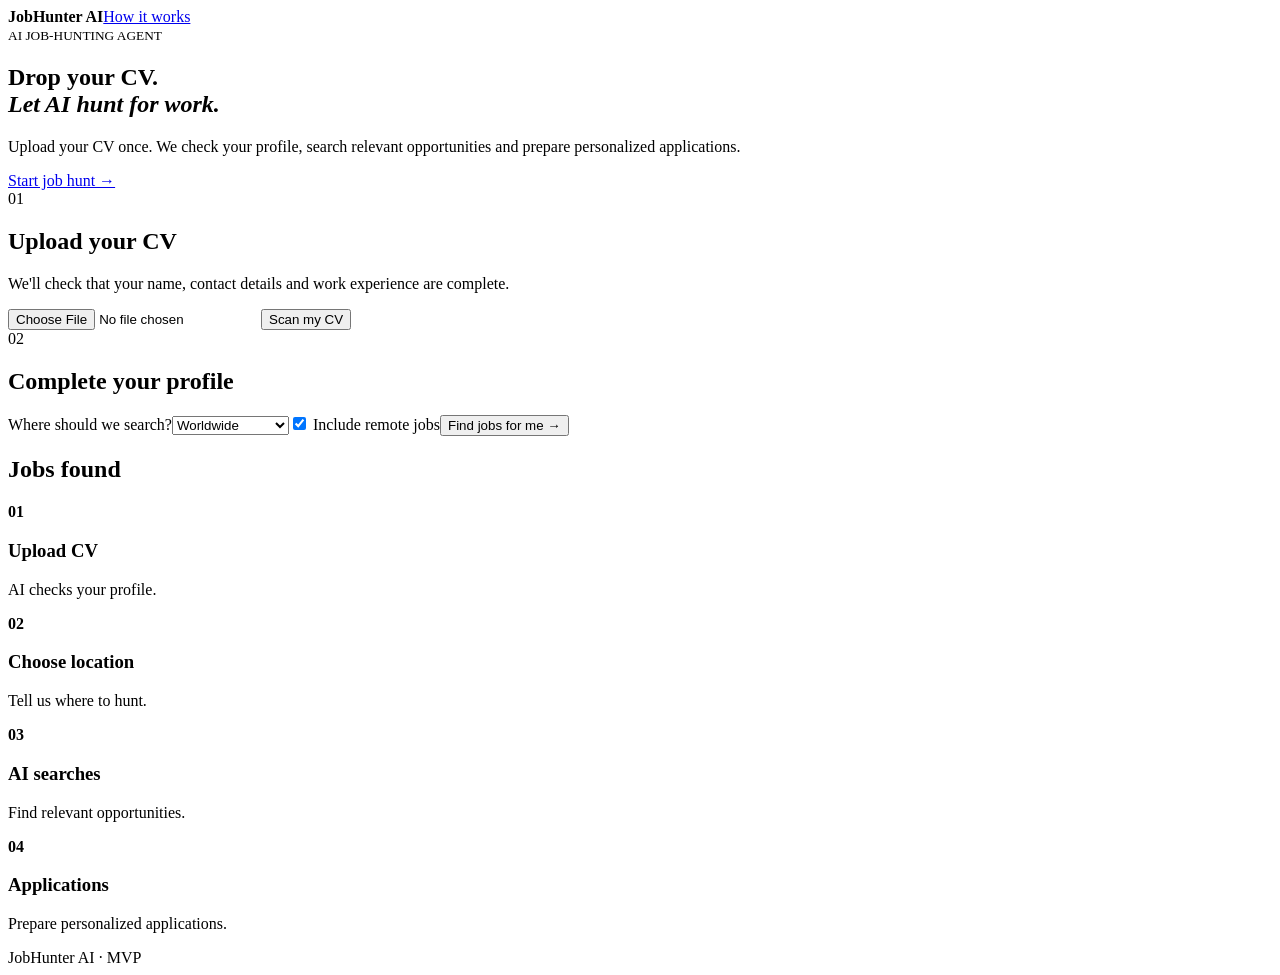
==== index.html @ c59295e6 "Add files via upload" ====
<!doctype html><html><head><meta charset="utf-8"><meta name="viewport" content="width=device-width,initial-scale=1"><title>JobHunter AI</title><link rel="stylesheet" href="/static/style.css"></head><body>
<header><b>JobHunter <span>AI</span></b><a href="#how">How it works</a></header>
<main><section class="hero"><small>AI JOB-HUNTING AGENT</small><h1>Drop your CV.<br><em>Let AI hunt for work.</em></h1><p>Upload your CV once. We check your profile, search relevant opportunities and prepare personalized applications.</p><a class="btn" href="#start">Start job hunt →</a></section>
<section class="card" id="start"><div class="num">01</div><h2>Upload your CV</h2><p>We'll check that your name, contact details and work experience are complete.</p><form id="cvForm"><input type="file" name="cv" accept=".pdf,.docx,.txt" required><button class="btn">Scan my CV</button></form><div id="status"></div></section>
<section class="card hidden" id="profile"><div class="num">02</div><h2>Complete your profile</h2><p id="intro"></p><div id="missing"></div><div id="summary"></div><label>Where should we search?</label><select id="location"><option value="">Worldwide</option><option>Singapore</option><option>Philippines</option><option>Thailand</option><option>Malaysia</option><option>Australia</option><option>Germany</option><option>United Kingdom</option><option>United States</option><option>Norway</option></select><label class="check"><input id="remote" type="checkbox" checked> Include remote jobs</label><button id="hunt" class="btn">Find jobs for me →</button></section>
<section class="hidden" id="results"><div class="resultsTitle"><h2>Jobs found</h2><span id="count"></span></div><div id="jobs"></div></section>
<section class="how" id="how"><div><b>01</b><h3>Upload CV</h3><p>AI checks your profile.</p></div><div><b>02</b><h3>Choose location</h3><p>Tell us where to hunt.</p></div><div><b>03</b><h3>AI searches</h3><p>Find relevant opportunities.</p></div><div><b>04</b><h3>Applications</h3><p>Prepare personalized applications.</p></div></section></main><footer>JobHunter AI · MVP</footer><script src="/static/app.js"></script></body></html>
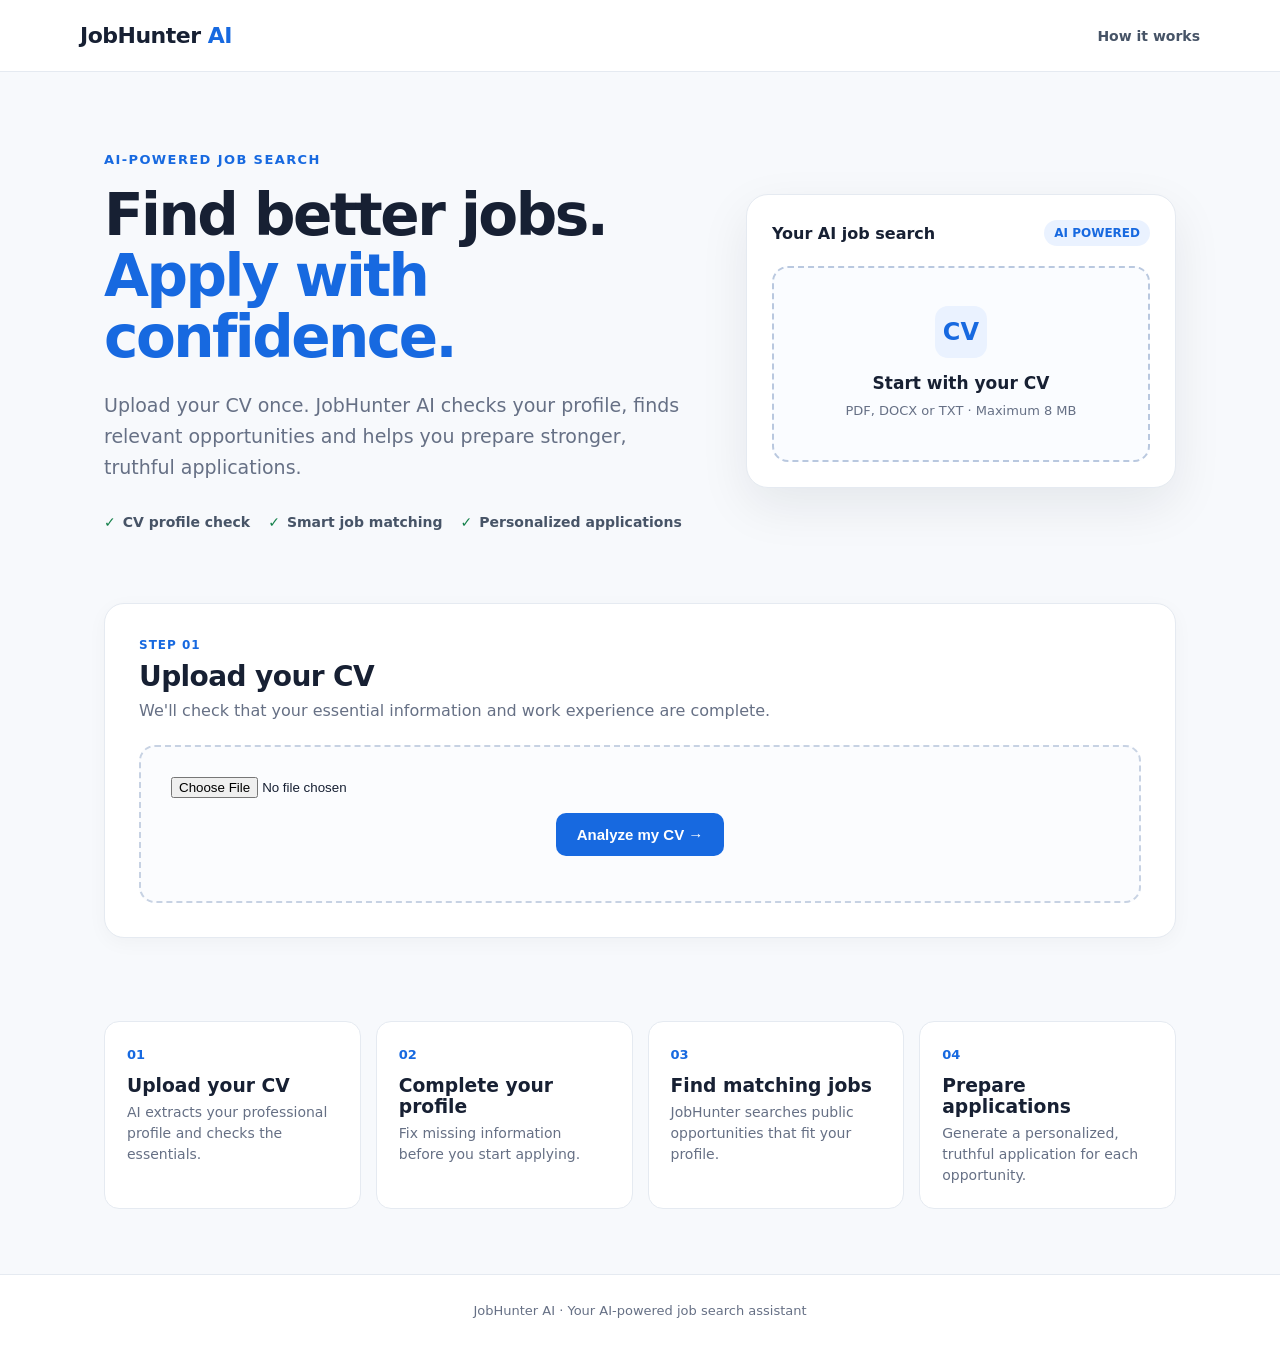
==== commit cf57411a: "Update index.html" ====
--- a/index.html
+++ b/index.html
@@ -1,7 +1,413 @@
-<!doctype html><html><head><meta charset="utf-8"><meta name="viewport" content="width=device-width,initial-scale=1"><title>JobHunter AI</title><link rel="stylesheet" href="/static/style.css"></head><body>
-<header><b>JobHunter <span>AI</span></b><a href="#how">How it works</a></header>
-<main><section class="hero"><small>AI JOB-HUNTING AGENT</small><h1>Drop your CV.<br><em>Let AI hunt for work.</em></h1><p>Upload your CV once. We check your profile, search relevant opportunities and prepare personalized applications.</p><a class="btn" href="#start">Start job hunt →</a></section>
-<section class="card" id="start"><div class="num">01</div><h2>Upload your CV</h2><p>We'll check that your name, contact details and work experience are complete.</p><form id="cvForm"><input type="file" name="cv" accept=".pdf,.docx,.txt" required><button class="btn">Scan my CV</button></form><div id="status"></div></section>
-<section class="card hidden" id="profile"><div class="num">02</div><h2>Complete your profile</h2><p id="intro"></p><div id="missing"></div><div id="summary"></div><label>Where should we search?</label><select id="location"><option value="">Worldwide</option><option>Singapore</option><option>Philippines</option><option>Thailand</option><option>Malaysia</option><option>Australia</option><option>Germany</option><option>United Kingdom</option><option>United States</option><option>Norway</option></select><label class="check"><input id="remote" type="checkbox" checked> Include remote jobs</label><button id="hunt" class="btn">Find jobs for me →</button></section>
-<section class="hidden" id="results"><div class="resultsTitle"><h2>Jobs found</h2><span id="count"></span></div><div id="jobs"></div></section>
-<section class="how" id="how"><div><b>01</b><h3>Upload CV</h3><p>AI checks your profile.</p></div><div><b>02</b><h3>Choose location</h3><p>Tell us where to hunt.</p></div><div><b>03</b><h3>AI searches</h3><p>Find relevant opportunities.</p></div><div><b>04</b><h3>Applications</h3><p>Prepare personalized applications.</p></div></section></main><footer>JobHunter AI · MVP</footer><script src="/static/app.js"></script></body></html>
+<!doctype html>
+<html lang="en">
+<head>
+<meta charset="utf-8">
+<meta name="viewport" content="width=device-width,initial-scale=1">
+<title>JobHunter AI — Find the right job faster</title>
+<link rel="stylesheet" href="/static/style.css">
+<style>
+:root{
+  --blue:#1769e0;
+  --blue-dark:#0d47a1;
+  --ink:#172033;
+  --muted:#667085;
+  --line:#e5eaf1;
+  --bg:#f7f9fc;
+  --white:#fff;
+  --green:#14804a;
+  --red:#c43232;
+}
+*{box-sizing:border-box}
+html{scroll-behavior:smooth}
+body{
+  margin:0;
+  font-family:Inter,ui-sans-serif,system-ui,-apple-system,BlinkMacSystemFont,"Segoe UI",Arial,sans-serif;
+  color:var(--ink);
+  background:var(--bg);
+}
+header{
+  height:72px;
+  background:#fff;
+  border-bottom:1px solid var(--line);
+  display:flex;
+  align-items:center;
+  justify-content:space-between;
+  padding:0 max(24px,calc((100% - 1120px)/2));
+  position:sticky;
+  top:0;
+  z-index:20;
+}
+.logo{font-size:22px;font-weight:800;letter-spacing:-.5px}
+.logo span{color:var(--blue)}
+header a{color:#475467;text-decoration:none;font-weight:600;font-size:14px}
+main{max-width:1120px;margin:auto;padding:0 24px}
+.hero{
+  padding:80px 0 55px;
+  display:grid;
+  grid-template-columns:1.15fr .85fr;
+  gap:60px;
+  align-items:center;
+}
+.eyebrow{
+  color:var(--blue);
+  font-size:13px;
+  font-weight:800;
+  letter-spacing:1.4px;
+  margin-bottom:18px;
+}
+.hero h1{
+  font-size:58px;
+  line-height:1.05;
+  letter-spacing:-2.5px;
+  margin:0 0 22px;
+  max-width:700px;
+}
+.hero h1 span{color:var(--blue)}
+.hero p{
+  color:var(--muted);
+  font-size:19px;
+  line-height:1.65;
+  max-width:650px;
+  margin:0 0 30px;
+}
+.hero-points{display:flex;gap:18px;flex-wrap:wrap;color:#475467;font-size:14px;font-weight:600}
+.hero-points span{display:flex;align-items:center;gap:7px}
+.hero-points b{color:var(--green)}
+.upload-preview{
+  background:#fff;
+  border:1px solid var(--line);
+  border-radius:22px;
+  padding:25px;
+  box-shadow:0 18px 50px rgba(16,24,40,.08);
+}
+.preview-top{display:flex;justify-content:space-between;align-items:center;margin-bottom:20px}
+.preview-title{font-weight:800}
+.badge{background:#eaf2ff;color:var(--blue);padding:6px 10px;border-radius:20px;font-size:12px;font-weight:800}
+.preview-box{
+  border:2px dashed #b9c8df;
+  border-radius:16px;
+  padding:38px 20px;
+  text-align:center;
+  background:#fafcff;
+}
+.file-icon{
+  width:52px;height:52px;border-radius:13px;background:#eaf2ff;
+  color:var(--blue);display:flex;align-items:center;justify-content:center;
+  margin:0 auto 15px;font-size:24px;font-weight:800;
+}
+.preview-box h3{margin:0 0 7px;font-size:17px}
+.preview-box p{margin:0;color:var(--muted);font-size:13px}
+.section-card{
+  background:#fff;
+  border:1px solid var(--line);
+  border-radius:20px;
+  padding:34px;
+  margin:18px 0;
+  box-shadow:0 5px 20px rgba(16,24,40,.035);
+}
+.step-label{
+  color:var(--blue);
+  font-weight:800;
+  font-size:12px;
+  letter-spacing:1px;
+  margin-bottom:8px;
+}
+.section-card h2{font-size:28px;margin:0 0 8px;letter-spacing:-.6px}
+.section-card>p{color:var(--muted);margin:0 0 25px}
+.upload-area{
+  border:2px dashed #c7d2e3;
+  border-radius:16px;
+  padding:30px;
+  text-align:center;
+  background:#fbfcfe;
+}
+.upload-area input{display:block;width:100%;margin-bottom:15px}
+.btn{
+  display:inline-flex;
+  align-items:center;
+  justify-content:center;
+  border:0;
+  background:var(--blue);
+  color:#fff;
+  border-radius:10px;
+  padding:13px 21px;
+  font-weight:800;
+  font-size:15px;
+  cursor:pointer;
+  text-decoration:none;
+  transition:.15s;
+}
+.btn:hover{background:var(--blue-dark);transform:translateY(-1px)}
+#status{margin-top:15px;color:var(--muted);font-weight:600}
+.profile-grid{
+  display:grid;
+  grid-template-columns:1fr 1fr;
+  gap:20px;
+  margin:22px 0;
+}
+.info-box{
+  background:#f8fafc;
+  border:1px solid var(--line);
+  border-radius:14px;
+  padding:18px;
+}
+.info-box strong{display:block;margin-bottom:6px}
+#missing .warn,.warn{
+  background:#fff7ed;
+  border:1px solid #fed7aa;
+  color:#9a3412;
+  padding:15px;
+  border-radius:12px;
+  margin:15px 0;
+}
+.ok{
+  background:#ecfdf3;
+  border:1px solid #abefc6;
+  color:#067647;
+  padding:15px;
+  border-radius:12px;
+  margin:15px 0;
+}
+label{display:block;font-weight:700;font-size:14px;margin:18px 0 8px}
+select{
+  width:100%;
+  padding:13px;
+  border:1px solid #cfd7e3;
+  border-radius:10px;
+  background:#fff;
+  font-size:15px;
+}
+.check{display:flex;align-items:center;gap:9px;font-weight:600}
+.check input{width:18px;height:18px}
+.resultsTitle{
+  display:flex;
+  align-items:end;
+  justify-content:space-between;
+  margin:45px 0 18px;
+}
+.resultsTitle h2{font-size:30px;margin:0}
+#count{color:var(--muted);font-size:14px}
+.job{
+  background:#fff;
+  border:1px solid var(--line);
+  border-radius:16px;
+  padding:22px;
+  margin:12px 0;
+  display:grid;
+  grid-template-columns:1fr auto;
+  gap:14px;
+}
+.job h3{margin:0 0 6px;font-size:19px}
+.job p{color:var(--muted);margin:5px 0;line-height:1.5}
+.job>strong{
+  color:var(--blue);
+  font-size:24px;
+  text-align:right;
+}
+.job>strong small{display:block;color:var(--muted);font-size:9px;letter-spacing:1px}
+.link{color:var(--blue);font-weight:700;text-decoration:none}
+.small{
+  border:1px solid #cbd5e1;
+  background:#fff;
+  border-radius:8px;
+  padding:8px 11px;
+  cursor:pointer;
+  font-weight:700;
+  margin-left:8px;
+}
+.draft{
+  grid-column:1/-1;
+  background:#f8fafc;
+  border-radius:12px;
+  padding:16px;
+}
+.draft textarea{
+  width:100%;
+  min-height:180px;
+  margin-top:10px;
+  padding:12px;
+  border:1px solid #d5dce6;
+  border-radius:9px;
+  font-family:inherit;
+}
+.how{
+  display:grid;
+  grid-template-columns:repeat(4,1fr);
+  gap:15px;
+  padding:65px 0;
+}
+.how-card{
+  background:#fff;
+  border:1px solid var(--line);
+  border-radius:15px;
+  padding:22px;
+}
+.how-card b{color:var(--blue);font-size:13px}
+.how-card h3{margin:12px 0 6px}
+.how-card p{color:var(--muted);font-size:14px;line-height:1.5;margin:0}
+footer{
+  border-top:1px solid var(--line);
+  background:#fff;
+  padding:28px 24px;
+  text-align:center;
+  color:var(--muted);
+  font-size:13px;
+}
+.hidden{display:none!important}
+@media(max-width:800px){
+  .hero{grid-template-columns:1fr;padding:55px 0 35px;gap:30px}
+  .hero h1{font-size:42px}
+  .profile-grid,.how{grid-template-columns:1fr 1fr}
+}
+@media(max-width:560px){
+  header{padding:0 18px}
+  main{padding:0 15px}
+  .hero h1{font-size:36px}
+  .section-card{padding:22px}
+  .profile-grid,.how{grid-template-columns:1fr}
+  .job{grid-template-columns:1fr}
+  .job>strong{text-align:left}
+}
+</style>
+</head>
+
+<body>
+
+<header>
+  <div class="logo">JobHunter <span>AI</span></div>
+  <a href="#how">How it works</a>
+</header>
+
+<main>
+
+<section class="hero">
+  <div>
+    <div class="eyebrow">AI-POWERED JOB SEARCH</div>
+    <h1>Find better jobs.<br><span>Apply with confidence.</span></h1>
+    <p>
+      Upload your CV once. JobHunter AI checks your profile,
+      finds relevant opportunities and helps you prepare stronger,
+      truthful applications.
+    </p>
+
+    <div class="hero-points">
+      <span><b>✓</b> CV profile check</span>
+      <span><b>✓</b> Smart job matching</span>
+      <span><b>✓</b> Personalized applications</span>
+    </div>
+  </div>
+
+  <div class="upload-preview">
+    <div class="preview-top">
+      <div class="preview-title">Your AI job search</div>
+      <div class="badge">AI POWERED</div>
+    </div>
+
+    <div class="preview-box">
+      <div class="file-icon">CV</div>
+      <h3>Start with your CV</h3>
+      <p>PDF, DOCX or TXT · Maximum 8 MB</p>
+    </div>
+  </div>
+</section>
+
+<section class="section-card" id="start">
+  <div class="step-label">STEP 01</div>
+  <h2>Upload your CV</h2>
+  <p>We'll check that your essential information and work experience are complete.</p>
+
+  <div class="upload-area">
+    <form id="cvForm">
+      <input type="file" name="cv" accept=".pdf,.docx,.txt" required>
+      <button class="btn" type="submit">Analyze my CV →</button>
+    </form>
+    <div id="status"></div>
+  </div>
+</section>
+
+<section class="section-card hidden" id="profile">
+  <div class="step-label">STEP 02</div>
+  <h2>Complete your profile</h2>
+  <p id="intro"></p>
+
+  <div id="missing"></div>
+
+  <div class="profile-grid">
+    <div class="info-box" id="summary">
+      Your profile information will appear here.
+    </div>
+
+    <div class="info-box">
+      <strong>Where should we search?</strong>
+      <label>
+        Location
+        <select id="location">
+          <option value="">Worldwide</option>
+          <option>Singapore</option>
+          <option>Philippines</option>
+          <option>Thailand</option>
+          <option>Malaysia</option>
+          <option>Australia</option>
+          <option>Germany</option>
+          <option>United Kingdom</option>
+          <option>United States</option>
+          <option>Norway</option>
+        </select>
+      </label>
+
+      <label class="check">
+        <input id="remote" type="checkbox" checked>
+        Include remote jobs
+      </label>
+    </div>
+  </div>
+
+  <button id="hunt" class="btn">Find matching jobs →</button>
+</section>
+
+<section class="hidden" id="results">
+  <div class="resultsTitle">
+    <h2>Recommended jobs</h2>
+    <span id="count"></span>
+  </div>
+
+  <div id="jobs"></div>
+</section>
+
+<section class="how" id="how">
+
+  <div class="how-card">
+    <b>01</b>
+    <h3>Upload your CV</h3>
+    <p>AI extracts your professional profile and checks the essentials.</p>
+  </div>
+
+  <div class="how-card">
+    <b>02</b>
+    <h3>Complete your profile</h3>
+    <p>Fix missing information before you start applying.</p>
+  </div>
+
+  <div class="how-card">
+    <b>03</b>
+    <h3>Find matching jobs</h3>
+    <p>JobHunter searches public opportunities that fit your profile.</p>
+  </div>
+
+  <div class="how-card">
+    <b>04</b>
+    <h3>Prepare applications</h3>
+    <p>Generate a personalized, truthful application for each opportunity.</p>
+  </div>
+
+</section>
+
+</main>
+
+<footer>
+  JobHunter AI · Your AI-powered job search assistant
+</footer>
+
+<script src="/static/app.js"></script>
+</body>
+</html>
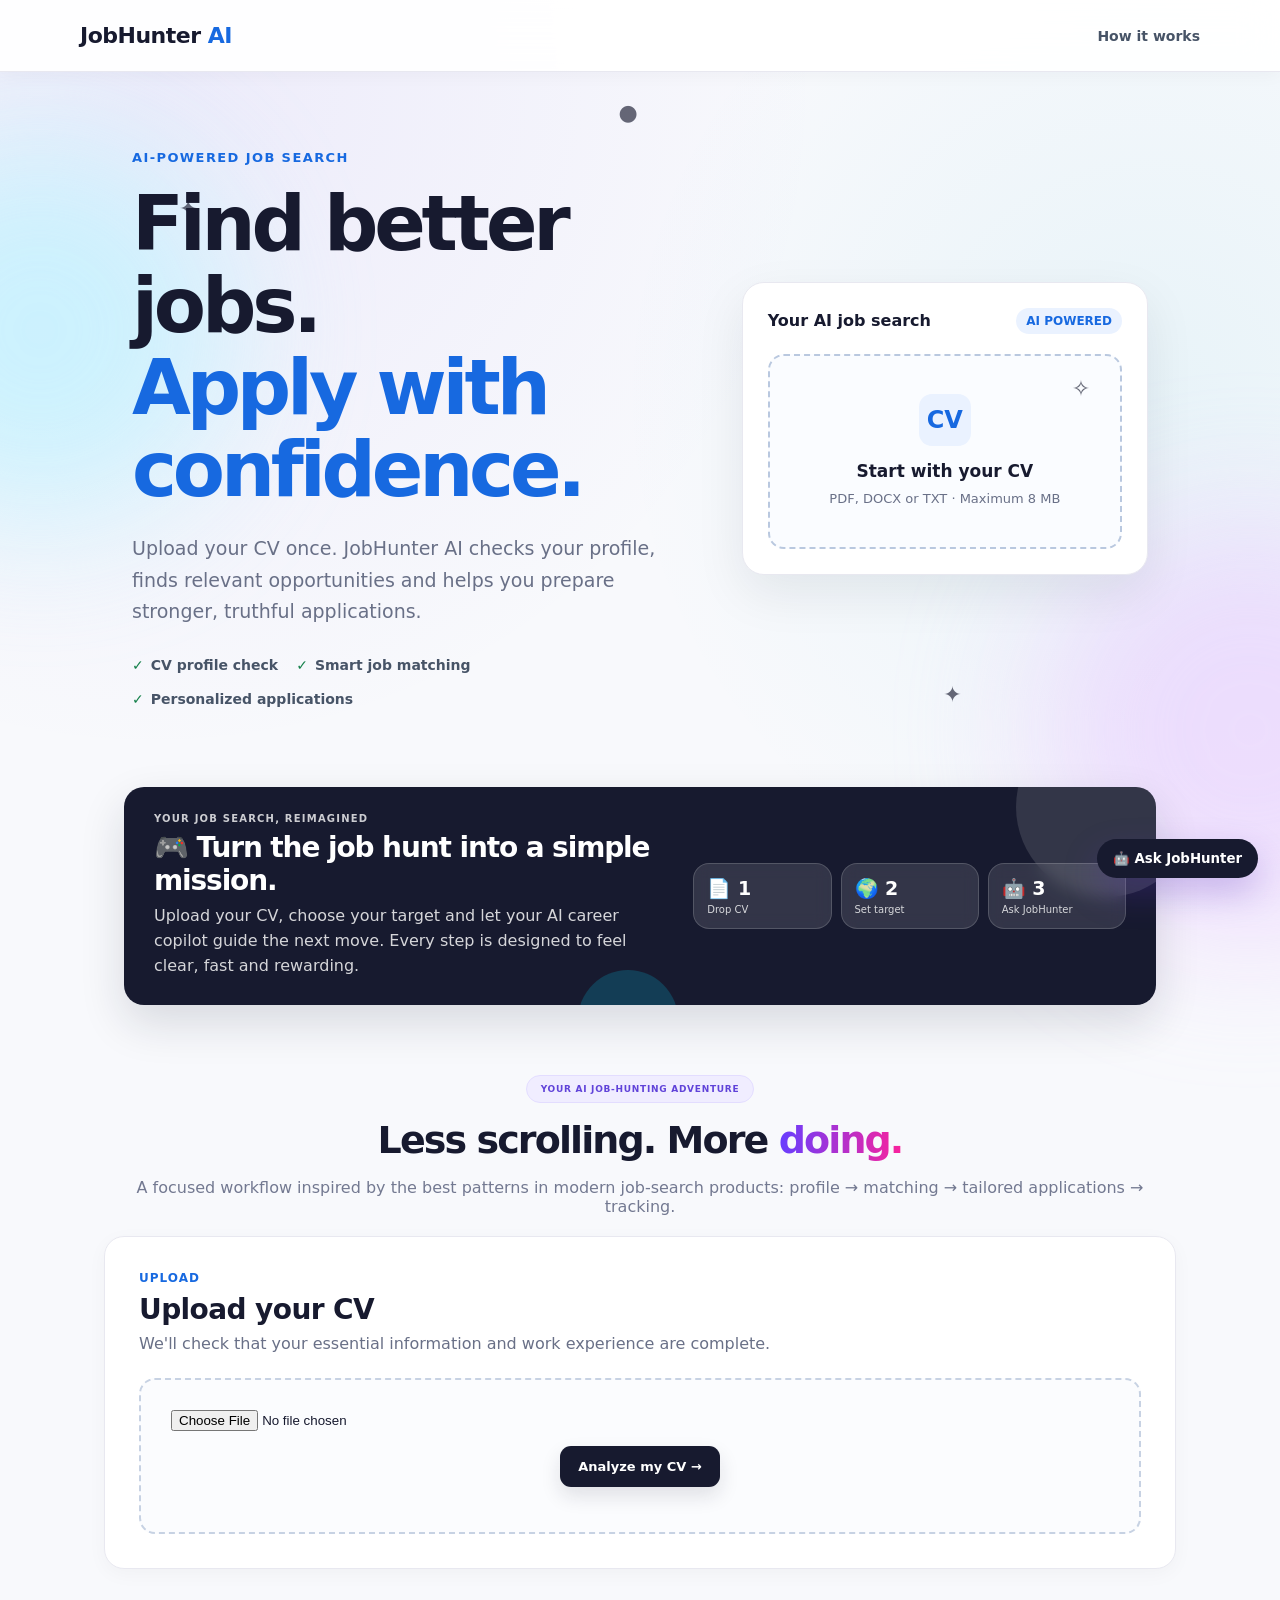
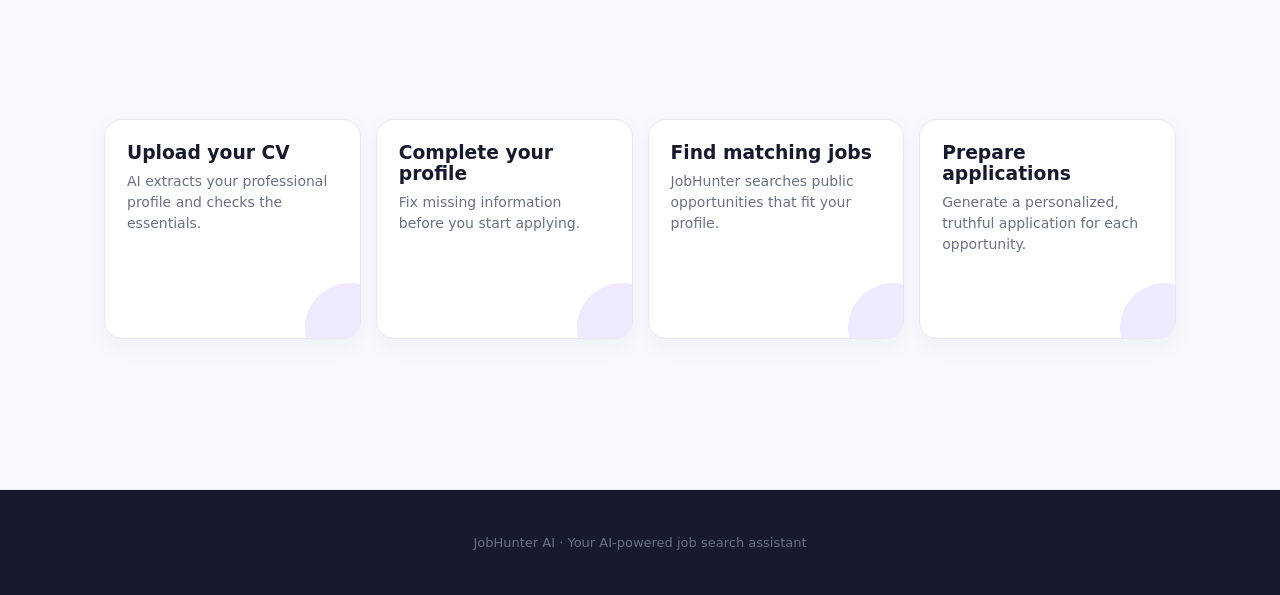
==== commit 12bd4958: "Remove visible numbered labels from homepage" ====
--- a/index.html
+++ b/index.html
@@ -6,408 +6,23 @@
 <title>JobHunter AI — Find the right job faster</title>
 <link rel="stylesheet" href="/static/style.css">
 <style>
-:root{
-  --blue:#1769e0;
-  --blue-dark:#0d47a1;
-  --ink:#172033;
-  --muted:#667085;
-  --line:#e5eaf1;
-  --bg:#f7f9fc;
-  --white:#fff;
-  --green:#14804a;
-  --red:#c43232;
-}
-*{box-sizing:border-box}
-html{scroll-behavior:smooth}
-body{
-  margin:0;
-  font-family:Inter,ui-sans-serif,system-ui,-apple-system,BlinkMacSystemFont,"Segoe UI",Arial,sans-serif;
-  color:var(--ink);
-  background:var(--bg);
-}
-header{
-  height:72px;
-  background:#fff;
-  border-bottom:1px solid var(--line);
-  display:flex;
-  align-items:center;
-  justify-content:space-between;
-  padding:0 max(24px,calc((100% - 1120px)/2));
-  position:sticky;
-  top:0;
-  z-index:20;
-}
-.logo{font-size:22px;font-weight:800;letter-spacing:-.5px}
-.logo span{color:var(--blue)}
-header a{color:#475467;text-decoration:none;font-weight:600;font-size:14px}
-main{max-width:1120px;margin:auto;padding:0 24px}
-.hero{
-  padding:80px 0 55px;
-  display:grid;
-  grid-template-columns:1.15fr .85fr;
-  gap:60px;
-  align-items:center;
-}
-.eyebrow{
-  color:var(--blue);
-  font-size:13px;
-  font-weight:800;
-  letter-spacing:1.4px;
-  margin-bottom:18px;
-}
-.hero h1{
-  font-size:58px;
-  line-height:1.05;
-  letter-spacing:-2.5px;
-  margin:0 0 22px;
-  max-width:700px;
-}
-.hero h1 span{color:var(--blue)}
-.hero p{
-  color:var(--muted);
-  font-size:19px;
-  line-height:1.65;
-  max-width:650px;
-  margin:0 0 30px;
-}
-.hero-points{display:flex;gap:18px;flex-wrap:wrap;color:#475467;font-size:14px;font-weight:600}
-.hero-points span{display:flex;align-items:center;gap:7px}
-.hero-points b{color:var(--green)}
-.upload-preview{
-  background:#fff;
-  border:1px solid var(--line);
-  border-radius:22px;
-  padding:25px;
-  box-shadow:0 18px 50px rgba(16,24,40,.08);
-}
-.preview-top{display:flex;justify-content:space-between;align-items:center;margin-bottom:20px}
-.preview-title{font-weight:800}
-.badge{background:#eaf2ff;color:var(--blue);padding:6px 10px;border-radius:20px;font-size:12px;font-weight:800}
-.preview-box{
-  border:2px dashed #b9c8df;
-  border-radius:16px;
-  padding:38px 20px;
-  text-align:center;
-  background:#fafcff;
-}
-.file-icon{
-  width:52px;height:52px;border-radius:13px;background:#eaf2ff;
-  color:var(--blue);display:flex;align-items:center;justify-content:center;
-  margin:0 auto 15px;font-size:24px;font-weight:800;
-}
-.preview-box h3{margin:0 0 7px;font-size:17px}
-.preview-box p{margin:0;color:var(--muted);font-size:13px}
-.section-card{
-  background:#fff;
-  border:1px solid var(--line);
-  border-radius:20px;
-  padding:34px;
-  margin:18px 0;
-  box-shadow:0 5px 20px rgba(16,24,40,.035);
-}
-.step-label{
-  color:var(--blue);
-  font-weight:800;
-  font-size:12px;
-  letter-spacing:1px;
-  margin-bottom:8px;
-}
-.section-card h2{font-size:28px;margin:0 0 8px;letter-spacing:-.6px}
-.section-card>p{color:var(--muted);margin:0 0 25px}
-.upload-area{
-  border:2px dashed #c7d2e3;
-  border-radius:16px;
-  padding:30px;
-  text-align:center;
-  background:#fbfcfe;
-}
-.upload-area input{display:block;width:100%;margin-bottom:15px}
-.btn{
-  display:inline-flex;
-  align-items:center;
-  justify-content:center;
-  border:0;
-  background:var(--blue);
-  color:#fff;
-  border-radius:10px;
-  padding:13px 21px;
-  font-weight:800;
-  font-size:15px;
-  cursor:pointer;
-  text-decoration:none;
-  transition:.15s;
-}
-.btn:hover{background:var(--blue-dark);transform:translateY(-1px)}
-#status{margin-top:15px;color:var(--muted);font-weight:600}
-.profile-grid{
-  display:grid;
-  grid-template-columns:1fr 1fr;
-  gap:20px;
-  margin:22px 0;
-}
-.info-box{
-  background:#f8fafc;
-  border:1px solid var(--line);
-  border-radius:14px;
-  padding:18px;
-}
-.info-box strong{display:block;margin-bottom:6px}
-#missing .warn,.warn{
-  background:#fff7ed;
-  border:1px solid #fed7aa;
-  color:#9a3412;
-  padding:15px;
-  border-radius:12px;
-  margin:15px 0;
-}
-.ok{
-  background:#ecfdf3;
-  border:1px solid #abefc6;
-  color:#067647;
-  padding:15px;
-  border-radius:12px;
-  margin:15px 0;
-}
-label{display:block;font-weight:700;font-size:14px;margin:18px 0 8px}
-select{
-  width:100%;
-  padding:13px;
-  border:1px solid #cfd7e3;
-  border-radius:10px;
-  background:#fff;
-  font-size:15px;
-}
-.check{display:flex;align-items:center;gap:9px;font-weight:600}
-.check input{width:18px;height:18px}
-.resultsTitle{
-  display:flex;
-  align-items:end;
-  justify-content:space-between;
-  margin:45px 0 18px;
-}
-.resultsTitle h2{font-size:30px;margin:0}
-#count{color:var(--muted);font-size:14px}
-.job{
-  background:#fff;
-  border:1px solid var(--line);
-  border-radius:16px;
-  padding:22px;
-  margin:12px 0;
-  display:grid;
-  grid-template-columns:1fr auto;
-  gap:14px;
-}
-.job h3{margin:0 0 6px;font-size:19px}
-.job p{color:var(--muted);margin:5px 0;line-height:1.5}
-.job>strong{
-  color:var(--blue);
-  font-size:24px;
-  text-align:right;
-}
-.job>strong small{display:block;color:var(--muted);font-size:9px;letter-spacing:1px}
-.link{color:var(--blue);font-weight:700;text-decoration:none}
-.small{
-  border:1px solid #cbd5e1;
-  background:#fff;
-  border-radius:8px;
-  padding:8px 11px;
-  cursor:pointer;
-  font-weight:700;
-  margin-left:8px;
-}
-.draft{
-  grid-column:1/-1;
-  background:#f8fafc;
-  border-radius:12px;
-  padding:16px;
-}
-.draft textarea{
-  width:100%;
-  min-height:180px;
-  margin-top:10px;
-  padding:12px;
-  border:1px solid #d5dce6;
-  border-radius:9px;
-  font-family:inherit;
-}
-.how{
-  display:grid;
-  grid-template-columns:repeat(4,1fr);
-  gap:15px;
-  padding:65px 0;
-}
-.how-card{
-  background:#fff;
-  border:1px solid var(--line);
-  border-radius:15px;
-  padding:22px;
-}
-.how-card b{color:var(--blue);font-size:13px}
-.how-card h3{margin:12px 0 6px}
-.how-card p{color:var(--muted);font-size:14px;line-height:1.5;margin:0}
-footer{
-  border-top:1px solid var(--line);
-  background:#fff;
-  padding:28px 24px;
-  text-align:center;
-  color:var(--muted);
-  font-size:13px;
-}
-.hidden{display:none!important}
-@media(max-width:800px){
-  .hero{grid-template-columns:1fr;padding:55px 0 35px;gap:30px}
-  .hero h1{font-size:42px}
-  .profile-grid,.how{grid-template-columns:1fr 1fr}
-}
-@media(max-width:560px){
-  header{padding:0 18px}
-  main{padding:0 15px}
-  .hero h1{font-size:36px}
-  .section-card{padding:22px}
-  .profile-grid,.how{grid-template-columns:1fr}
-  .job{grid-template-columns:1fr}
-  .job>strong{text-align:left}
-}
+:root{--blue:#1769e0;--blue-dark:#0d47a1;--ink:#172033;--muted:#667085;--line:#e5eaf1;--bg:#f7f9fc;--white:#fff;--green:#14804a}
+*{box-sizing:border-box}html{scroll-behavior:smooth}body{margin:0;font-family:Inter,ui-sans-serif,system-ui,-apple-system,BlinkMacSystemFont,"Segoe UI",Arial,sans-serif;color:var(--ink);background:var(--bg)}
+header{height:72px;background:#fff;border-bottom:1px solid var(--line);display:flex;align-items:center;justify-content:space-between;padding:0 max(24px,calc((100% - 1120px)/2));position:sticky;top:0;z-index:20}.logo{font-size:22px;font-weight:800;letter-spacing:-.5px}.logo span{color:var(--blue)}header a{color:#475467;text-decoration:none;font-weight:600;font-size:14px}
+main{max-width:1120px;margin:auto;padding:0 24px}.hero{padding:80px 0 55px;display:grid;grid-template-columns:1.15fr .85fr;gap:60px;align-items:center}.eyebrow{color:var(--blue);font-size:13px;font-weight:800;letter-spacing:1.4px;margin-bottom:18px}.hero h1{font-size:58px;line-height:1.05;letter-spacing:-2.5px;margin:0 0 22px;max-width:700px}.hero h1 span{color:var(--blue)}.hero p{color:var(--muted);font-size:19px;line-height:1.65;max-width:650px;margin:0 0 30px}.hero-points{display:flex;gap:18px;flex-wrap:wrap;color:#475467;font-size:14px;font-weight:600}.hero-points span{display:flex;align-items:center;gap:7px}.hero-points b{color:var(--green)}
+.upload-preview{background:#fff;border:1px solid var(--line);border-radius:22px;padding:25px;box-shadow:0 18px 50px rgba(16,24,40,.08)}.preview-top{display:flex;justify-content:space-between;align-items:center;margin-bottom:20px}.preview-title{font-weight:800}.badge{background:#eaf2ff;color:var(--blue);padding:6px 10px;border-radius:20px;font-size:12px;font-weight:800}.preview-box{border:2px dashed #b9c8df;border-radius:16px;padding:38px 20px;text-align:center;background:#fafcff}.file-icon{width:52px;height:52px;border-radius:13px;background:#eaf2ff;color:var(--blue);display:flex;align-items:center;justify-content:center;margin:0 auto 15px;font-size:24px;font-weight:800}.preview-box h3{margin:0 0 7px;font-size:17px}.preview-box p{margin:0;color:var(--muted);font-size:13px}
+.section-card{background:#fff;border:1px solid var(--line);border-radius:20px;padding:34px;margin:18px 0;box-shadow:0 5px 20px rgba(16,24,40,.035)}.step-label{color:var(--blue);font-weight:800;font-size:12px;letter-spacing:1px;margin-bottom:8px}.section-card h2{font-size:28px;margin:0 0 8px;letter-spacing:-.6px}.section-card>p{color:var(--muted);margin:0 0 25px}.upload-area{border:2px dashed #c7d2e3;border-radius:16px;padding:30px;text-align:center;background:#fbfcfe}.upload-area input{display:block;width:100%;margin-bottom:15px}.btn{display:inline-flex;align-items:center;justify-content:center;border:0;background:var(--blue);color:#fff;border-radius:10px;padding:13px 21px;font-weight:800;font-size:15px;cursor:pointer;text-decoration:none;transition:.15s}.btn:hover{background:var(--blue-dark);transform:translateY(-1px)}#status{margin-top:15px;color:var(--muted);font-weight:600}.profile-grid{display:grid;grid-template-columns:1fr 1fr;gap:20px;margin:22px 0}.info-box{background:#f8fafc;border:1px solid var(--line);border-radius:14px;padding:18px}.info-box strong{display:block;margin-bottom:6px}#missing .warn,.warn{background:#fff7ed;border:1px solid #fed7aa;color:#9a3412;padding:15px;border-radius:12px;margin:15px 0}.ok{background:#ecfdf3;border:1px solid #abefc6;color:#067647;padding:15px;border-radius:12px;margin:15px 0}label{display:block;font-weight:700;font-size:14px;margin:18px 0 8px}select{width:100%;padding:13px;border:1px solid #cfd7e3;border-radius:10px;background:#fff;font-size:15px}.check{display:flex;align-items:center;gap:9px;font-weight:600}.check input{width:18px;height:18px}.resultsTitle{display:flex;align-items:end;justify-content:space-between;margin:45px 0 18px}.resultsTitle h2{font-size:30px;margin:0}#count{color:var(--muted);font-size:14px}.job{background:#fff;border:1px solid var(--line);border-radius:16px;padding:22px;margin:12px 0;display:grid;grid-template-columns:1fr auto;gap:14px}.job h3{margin:0 0 6px;font-size:19px}.job p{color:var(--muted);margin:5px 0;line-height:1.5}.job>strong{color:var(--blue);font-size:24px;text-align:right}.job>strong small{display:block;color:var(--muted);font-size:9px;letter-spacing:1px}.link{color:var(--blue);font-weight:700;text-decoration:none}.small{border:1px solid #cbd5e1;background:#fff;border-radius:8px;padding:8px 11px;cursor:pointer;font-weight:700;margin-left:8px}.draft{grid-column:1/-1;background:#f8fafc;border-radius:12px;padding:16px}.draft textarea{width:100%;min-height:180px;margin-top:10px;padding:12px;border:1px solid #d5dce6;border-radius:9px;font-family:inherit}.how{display:grid;grid-template-columns:repeat(4,1fr);gap:15px;padding:65px 0}.how-card{background:#fff;border:1px solid var(--line);border-radius:15px;padding:22px}.how-card h3{margin:0 0 8px}.how-card p{color:var(--muted);font-size:14px;line-height:1.5;margin:0}footer{border-top:1px solid var(--line);background:#fff;padding:28px 24px;text-align:center;color:var(--muted);font-size:13px}.hidden{display:none!important}
+@media(max-width:800px){.hero{grid-template-columns:1fr;padding:55px 0 35px;gap:30px}.hero h1{font-size:42px}.profile-grid,.how{grid-template-columns:1fr 1fr}}@media(max-width:560px){header{padding:0 18px}main{padding:0 15px}.hero h1{font-size:36px}.section-card{padding:22px}.profile-grid,.how{grid-template-columns:1fr}.job{grid-template-columns:1fr}.job>strong{text-align:left}}
 </style>
 </head>
-
 <body>
-
-<header>
-  <div class="logo">JobHunter <span>AI</span></div>
-  <a href="#how">How it works</a>
-</header>
-
+<header><div class="logo">JobHunter <span>AI</span></div><a href="#how">How it works</a></header>
 <main>
-
-<section class="hero">
-  <div>
-    <div class="eyebrow">AI-POWERED JOB SEARCH</div>
-    <h1>Find better jobs.<br><span>Apply with confidence.</span></h1>
-    <p>
-      Upload your CV once. JobHunter AI checks your profile,
-      finds relevant opportunities and helps you prepare stronger,
-      truthful applications.
-    </p>
-
-    <div class="hero-points">
-      <span><b>✓</b> CV profile check</span>
-      <span><b>✓</b> Smart job matching</span>
-      <span><b>✓</b> Personalized applications</span>
-    </div>
-  </div>
-
-  <div class="upload-preview">
-    <div class="preview-top">
-      <div class="preview-title">Your AI job search</div>
-      <div class="badge">AI POWERED</div>
-    </div>
-
-    <div class="preview-box">
-      <div class="file-icon">CV</div>
-      <h3>Start with your CV</h3>
-      <p>PDF, DOCX or TXT · Maximum 8 MB</p>
-    </div>
-  </div>
-</section>
-
-<section class="section-card" id="start">
-  <div class="step-label">STEP 01</div>
-  <h2>Upload your CV</h2>
-  <p>We'll check that your essential information and work experience are complete.</p>
-
-  <div class="upload-area">
-    <form id="cvForm">
-      <input type="file" name="cv" accept=".pdf,.docx,.txt" required>
-      <button class="btn" type="submit">Analyze my CV →</button>
-    </form>
-    <div id="status"></div>
-  </div>
-</section>
-
-<section class="section-card hidden" id="profile">
-  <div class="step-label">STEP 02</div>
-  <h2>Complete your profile</h2>
-  <p id="intro"></p>
-
-  <div id="missing"></div>
-
-  <div class="profile-grid">
-    <div class="info-box" id="summary">
-      Your profile information will appear here.
-    </div>
-
-    <div class="info-box">
-      <strong>Where should we search?</strong>
-      <label>
-        Location
-        <select id="location">
-          <option value="">Worldwide</option>
-          <option>Singapore</option>
-          <option>Philippines</option>
-          <option>Thailand</option>
-          <option>Malaysia</option>
-          <option>Australia</option>
-          <option>Germany</option>
-          <option>United Kingdom</option>
-          <option>United States</option>
-          <option>Norway</option>
-        </select>
-      </label>
-
-      <label class="check">
-        <input id="remote" type="checkbox" checked>
-        Include remote jobs
-      </label>
-    </div>
-  </div>
-
-  <button id="hunt" class="btn">Find matching jobs →</button>
-</section>
-
-<section class="hidden" id="results">
-  <div class="resultsTitle">
-    <h2>Recommended jobs</h2>
-    <span id="count"></span>
-  </div>
-
-  <div id="jobs"></div>
-</section>
-
-<section class="how" id="how">
-
-  <div class="how-card">
-    <b>01</b>
-    <h3>Upload your CV</h3>
-    <p>AI extracts your professional profile and checks the essentials.</p>
-  </div>
-
-  <div class="how-card">
-    <b>02</b>
-    <h3>Complete your profile</h3>
-    <p>Fix missing information before you start applying.</p>
-  </div>
-
-  <div class="how-card">
-    <b>03</b>
-    <h3>Find matching jobs</h3>
-    <p>JobHunter searches public opportunities that fit your profile.</p>
-  </div>
-
-  <div class="how-card">
-    <b>04</b>
-    <h3>Prepare applications</h3>
-    <p>Generate a personalized, truthful application for each opportunity.</p>
-  </div>
-
-</section>
-
-</main>
-
-<footer>
-  JobHunter AI · Your AI-powered job search assistant
-</footer>
-
-<script src="/static/app.js"></script>
+<section class="hero"><div><div class="eyebrow">AI-POWERED JOB SEARCH</div><h1>Find better jobs.<br><span>Apply with confidence.</span></h1><p>Upload your CV once. JobHunter AI checks your profile, finds relevant opportunities and helps you prepare stronger, truthful applications.</p><div class="hero-points"><span><b>✓</b> CV profile check</span><span><b>✓</b> Smart job matching</span><span><b>✓</b> Personalized applications</span></div></div><div class="upload-preview"><div class="preview-top"><div class="preview-title">Your AI job search</div><div class="badge">AI POWERED</div></div><div class="preview-box"><div class="file-icon">CV</div><h3>Start with your CV</h3><p>PDF, DOCX or TXT · Maximum 8 MB</p></div></div></section>
+<section class="section-card" id="start"><div class="step-label">UPLOAD</div><h2>Upload your CV</h2><p>We'll check that your essential information and work experience are complete.</p><div class="upload-area"><form id="cvForm"><input type="file" name="cv" accept=".pdf,.docx,.txt" required><button class="btn" type="submit">Analyze my CV →</button></form><div id="status"></div></div></section>
+<section class="section-card hidden" id="profile"><div class="step-label">PROFILE</div><h2>Complete your profile</h2><p id="intro"></p><div id="missing"></div><div class="profile-grid"><div class="info-box" id="summary">Your profile information will appear here.</div><div class="info-box"><strong>Where should we search?</strong><label>Location<select id="location"><option value="">Worldwide</option><option>Singapore</option><option>Philippines</option><option>Thailand</option><option>Malaysia</option><option>Australia</option><option>Germany</option><option>United Kingdom</option><option>United States</option><option>Norway</option></select></label><label class="check"><input id="remote" type="checkbox" checked>Include remote jobs</label></div></div><button id="hunt" class="btn">Find matching jobs →</button></section>
+<section class="hidden" id="results"><div class="resultsTitle"><h2>Recommended jobs</h2><span id="count"></span></div><div id="jobs"></div></section>
+<section class="how" id="how"><div class="how-card"><h3>Upload your CV</h3><p>AI extracts your professional profile and checks the essentials.</p></div><div class="how-card"><h3>Complete your profile</h3><p>Fix missing information before you start applying.</p></div><div class="how-card"><h3>Find matching jobs</h3><p>JobHunter searches public opportunities that fit your profile.</p></div><div class="how-card"><h3>Prepare applications</h3><p>Generate a personalized, truthful application for each opportunity.</p></div></section>
+</main><footer>JobHunter AI · Your AI-powered job search assistant</footer><script src="/static/app.js"></script>
 </body>
-</html>
+</html>
--- a/static/style.css
+++ b/static/style.css
@@ -0,0 +1,2 @@
+@import url('https://fonts.googleapis.com/css2?family=Nunito:wght@400;600;700;800;900&display=swap');
+*{box-sizing:border-box}html{scroll-behavior:smooth}body{margin:0;color:#182044;font-family:Nunito,Inter,Arial,sans-serif;background:linear-gradient(180deg,#eef8ff 0%,#fbf7ff 42%,#fff 100%);overflow-x:hidden}body:before,body:after{content:"";position:fixed;border-radius:50%;filter:blur(70px);pointer-events:none;z-index:-1;animation:drift 12s ease-in-out infinite alternate}body:before{width:380px;height:380px;background:#b8f2ff;left:-150px;top:140px;opacity:.65}body:after{width:420px;height:420px;background:#e7c8ff;right:-180px;top:520px;opacity:.55;animation-delay:-4s}header{height:78px;padding:0 5%;display:flex;align-items:center;justify-content:space-between;gap:24px;background:rgba(255,255,255,.86);backdrop-filter:blur(18px);border-bottom:1px solid rgba(80,80,130,.1);position:sticky;top:0;z-index:20}.brand{display:flex;align-items:center;gap:8px;font-size:20px}.brand b{letter-spacing:-.04em}.brand b span{background:linear-gradient(90deg,#6b42ff,#ff2ea6,#00bde8);-webkit-background-clip:text;color:transparent}.brand small{display:block;font-size:9px;color:#777c99;margin-left:4px;font-weight:800}.brand>small{display:none}nav{display:flex;gap:26px;position:relative;z-index:30}nav a,.navbtn{color:#4d5372;text-decoration:none;font-weight:800;font-size:14px;position:relative;z-index:31;pointer-events:auto;cursor:pointer}.navbtn{padding:12px 18px;border-radius:999px;color:#fff;background:linear-gradient(100deg,#693dff,#f22ba6);box-shadow:0 8px 22px rgba(108,61,255,.2)}.hero{max-width:1180px;margin:auto;min-height:610px;padding:82px 35px 60px;display:grid;grid-template-columns:1.15fr .85fr;align-items:center;position:relative}.pill,.section-tag{display:inline-flex;padding:8px 14px;border-radius:999px;background:linear-gradient(90deg,#ede7ff,#e3faff);color:#6540df;font-size:11px;font-weight:900;letter-spacing:.09em}.hero h1{font-size:clamp(50px,7vw,86px);line-height:.94;letter-spacing:-.065em;margin:20px 0 22px}.hero h1 em{font-style:normal;background:linear-gradient(90deg,#5b3df3,#ff269f,#00b9e7);-webkit-background-clip:text;color:transparent}.lead{max-width:700px;font-size:19px;line-height:1.65;color:#5e6582}.hero-actions{display:flex;gap:13px;align-items:center;flex-wrap:wrap;margin-top:26px}.btn{display:inline-block;border:0;background:linear-gradient(100deg,#673eff,#fa239c 60%,#ffb52e);color:#fff;border-radius:15px;padding:15px 22px;font-family:inherit;font-weight:900;text-decoration:none;cursor:pointer;box-shadow:0 14px 30px rgba(105,57,235,.24);transition:.2s}.btn:hover{transform:translateY(-3px) scale(1.01);box-shadow:0 18px 38px rgba(105,57,235,.3)}.ghost{padding:13px 17px;border-radius:14px;color:#4f5573;font-weight:900;text-decoration:none}.promise{display:flex;gap:10px;flex-wrap:wrap;margin-top:23px}.promise span{background:#fff;border:1px solid #e8e7f2;border-radius:999px;padding:7px 11px;font-size:11px;font-weight:800;box-shadow:0 5px 15px rgba(40,50,100,.05)}.hero-bot{height:400px;position:relative;display:flex;align-items:center;justify-content:center}.bot{font-size:145px;filter:drop-shadow(0 20px 25px rgba(67,50,150,.18));animation:bob 3.5s ease-in-out infinite}.speech{position:absolute;right:0;top:40px;background:#fff;padding:15px 18px;border-radius:20px 20px 6px 20px;box-shadow:0 15px 35px rgba(54,53,100,.12);animation:bob 3.5s ease-in-out infinite .5s}.orbit{position:absolute;background:#fff;border-radius:18px;padding:13px;font-size:25px;box-shadow:0 12px 25px rgba(55,50,110,.12);animation:orbit 6s ease-in-out infinite}.o1{left:18%;top:18%;animation-delay:-1s}.o2{right:14%;bottom:17%;animation-delay:-3s}.o3{left:10%;bottom:22%;animation-delay:-5s}.floaty{position:absolute;color:#ff44aa;font-size:30px;animation:twinkle 2.5s ease-in-out infinite}.star1{right:8%;top:12%}.star2{left:3%;bottom:10%;animation-delay:1s}.card{max-width:1120px;margin:22px auto;padding:36px;background:rgba(255,255,255,.88);backdrop-filter:blur(18px);border:1px solid rgba(90,80,150,.12);border-radius:28px;box-shadow:0 24px 70px rgba(53,48,105,.08)}.card h2,.how h2,.feedback h2,.chat-section h2{font-size:36px;letter-spacing:-.045em;margin:8px 0 10px}.card p{color:#656b87;line-height:1.65}.card h2 span,.about h2 span{background:linear-gradient(90deg,#673eff,#fa239c);-webkit-background-clip:text;color:transparent}.card select{width:100%;padding:14px 16px;border:1px solid #ddddec;background:#fff;border-radius:13px;margin-top:8px;font:inherit}.check{display:flex;gap:9px;margin-top:16px;font-weight:800}.check input{width:auto}.warn{padding:15px;background:#fff6df;border:1px solid #ffe1a1;border-radius:14px;margin:18px 0}.ok{padding:15px;background:#e8fbf4;border:1px solid #bcefdc;border-radius:14px;color:#14704c;margin:18px 0}#summary{background:linear-gradient(135deg,#f5efff,#eafaff);padding:17px;border-radius:15px;line-height:1.7;margin:15px 0}.hidden{display:none!important}.about{text-align:center}.about>p{max-width:850px;margin:12px auto}.about-grid{display:grid;grid-template-columns:repeat(4,1fr);gap:16px;margin-top:30px;text-align:left}.flip-card{border:0;background:transparent;padding:0;min-height:240px;perspective:1100px;cursor:pointer;font-family:inherit;text-align:left}.flip-inner{display:block;position:relative;width:100%;height:240px;transition:transform .65s cubic-bezier(.2,.75,.25,1);transform-style:preserve-3d}.flip-card.flipped .flip-inner{transform:rotateY(180deg)}.flip-front,.flip-back{position:absolute;inset:0;border-radius:22px;padding:24px;display:flex;flex-direction:column;align-items:flex-start;justify-content:center;backface-visibility:hidden;-webkit-backface-visibility:hidden;box-shadow:0 14px 35px rgba(45,45,100,.07);border:1px solid #e8e4f4}.flip-front{background:linear-gradient(145deg,#fff,#f7f4ff)}.flip-front>b,.flip-back>b{font-size:17px;margin-top:10px}.flip-front>small{font-size:13px;color:#727791;line-height:1.5;margin-top:8px}.flip-front>em{font-style:normal;font-size:10px;color:#7045ee;font-weight:900;margin-top:auto}.flip-back{background:linear-gradient(145deg,#6b42ff,#ef2aa1);color:#fff;transform:rotateY(180deg)}.flip-back>b{margin:0;font-size:20px}.flip-back small{margin-top:12px;line-height:1.6;font-size:13px;color:rgba(255,255,255,.92)}.flip-card:hover .flip-front{box-shadow:0 20px 45px rgba(89,57,200,.14);transform:translateY(-3px)}.flip-card:focus-visible{outline:3px solid #9b83ff;outline-offset:4px}.resultsWrap{max-width:1120px;margin:65px auto}.resultsTitle{display:flex;justify-content:space-between;align-items:end;margin-bottom:15px}.resultsTitle h2{font-size:38px;margin:6px 0}.job{margin:13px 0;padding:24px;background:rgba(255,255,255,.92);border:1px solid #e6e4f1;border-radius:20px;display:grid;grid-template-columns:1fr auto;gap:12px 20px;box-shadow:0 12px 38px rgba(40,45,90,.06);transition:.2s}.job:hover{transform:translateY(-3px);box-shadow:0 18px 45px rgba(40,45,90,.11)}.job h3{margin:5px 0;font-size:20px}.job p{color:#666c84}.job strong{font-size:28px;color:#7045ee;text-align:right}.job strong small{display:block;font-size:9px;color:#888}.source{display:inline-block;padding:5px 9px;border-radius:999px;background:#f0edff;color:#7045ee;font-size:10px;font-weight:900;text-transform:uppercase}.link,.small{padding:10px 13px;border-radius:11px;border:0;background:#eef0f8;color:#20243c;text-decoration:none;cursor:pointer;font-family:inherit;font-weight:900}.draft{grid-column:1/-1;background:#f8f8fc;padding:17px;border-radius:13px}.draft textarea{width:100%;min-height:160px;margin-top:8px;padding:12px;border:1px solid #ddd;border-radius:9px;font:inherit}.how{max-width:1120px;margin:90px auto;padding:0 20px}.how-head{text-align:center;margin-bottom:25px}.how-head p{color:#737991}.how-grid{display:grid;grid-template-columns:repeat(4,1fr);gap:14px}.how-card{background:#fff;border:1px solid #e7e4f1;border-radius:22px;padding:22px;min-height:220px;box-shadow:0 15px 40px rgba(45,45,100,.06);transition:.2s;position:relative;overflow:hidden}.how-card:after{content:"";position:absolute;width:90px;height:90px;border-radius:50%;right:-35px;bottom:-35px;background:#efeaff}.how-card:hover{transform:translateY(-7px)}.how-card b{display:inline-block;padding:6px 10px;border-radius:999px;color:#fff;font-size:11px}.c1 b{background:#713cff}.c2 b{background:#0ba8e8}.c3 b{background:#fa2d9f}.c4 b{background:#ff9b1c}.how-card i{display:block;font-size:46px;font-style:normal;margin:20px 0 8px}.how-card h3{margin:0 0 7px}.how-card p{color:#737991;font-size:13px;line-height:1.5}.feedback{max-width:1120px;margin:90px auto;padding:0 20px;text-align:center}.feedback-grid{display:grid;grid-template-columns:1fr 1fr 1.2fr;gap:16px;text-align:left;margin-top:25px}.quote,.feedback-form{background:#fff;border:1px solid #e7e4f1;border-radius:22px;padding:23px;box-shadow:0 14px 38px rgba(45,45,100,.06)}.stars{color:#ffb21f;font-size:22px;letter-spacing:2px}.quote p{line-height:1.65;color:#5e6580}.quote small{display:block;color:#9a9eb1;margin-top:5px}.feedback-form h3{margin-top:0}.feedback-form input,.feedback-form textarea{width:100%;border:1px solid #deddea;border-radius:12px;padding:12px;font:inherit;margin:7px 0}.feedback-form textarea{min-height:100px;resize:vertical}.rating{margin:5px 0}.star{border:0;background:none;color:#d7d8e1;font-size:27px;cursor:pointer;padding:0 2px}.star.selected{color:#ffb21f}.chat-section{max-width:1000px;margin:55px auto 110px;padding:0 20px;display:grid;grid-template-columns:.8fr 1.2fr;gap:30px;align-items:center;scroll-margin-top:100px}.chat-intro p{color:#68708d;line-height:1.65}.chat-benefits{display:grid;gap:12px;margin-top:24px}.chat-benefit{width:100%;display:grid;grid-template-columns:48px 1fr 28px;align-items:center;gap:12px;text-align:left;border:1px solid #e6e2f2;background:linear-gradient(135deg,#fff,#faf8ff);border-radius:18px;padding:14px 16px;color:#222744;font-family:inherit;cursor:pointer;box-shadow:0 8px 22px rgba(50,45,100,.05);transition:transform .22s,box-shadow .22s,border-color .22s,background .22s}.chat-benefit:hover{transform:translateX(7px) translateY(-2px);border-color:#a58cff;box-shadow:0 14px 30px rgba(88,58,190,.14);background:linear-gradient(135deg,#fff,#f3efff)}.chat-benefit:active{transform:translateX(4px) scale(.98)}.chat-benefit:focus-visible{outline:3px solid #a58cff;outline-offset:3px}.chat-benefit>strong{width:44px;height:44px;display:grid;place-items:center;border-radius:14px;background:linear-gradient(135deg,#ede7ff,#e5faff);font-size:24px}.chat-benefit span{display:flex;flex-direction:column;gap:3px}.chat-benefit span b{font-size:15px}.chat-benefit span small{font-size:11px;color:#777d98}.chat-benefit i{font-style:normal;font-size:23px;color:#7045ee;transition:transform .2s}.chat-benefit:hover i{transform:translateX(5px)}.chatbox{background:#fff;border:1px solid #e4e1ef;border-radius:25px;overflow:hidden;box-shadow:0 25px 65px rgba(46,45,100,.12)}.chat-head{display:flex;align-items:center;gap:12px;padding:16px 18px;background:linear-gradient(100deg,#6a40ff,#f22a9e);color:#fff}.chat-head>span{font-size:30px}.chat-head small{display:block;opacity:.8}.chat-messages{height:260px;padding:17px;overflow:auto;background:#faf9ff}.chat-msg{max-width:85%;padding:11px 14px;border-radius:16px;margin:8px 0;line-height:1.45;font-size:14px;white-space:pre-wrap}.chat-msg.bot{background:#fff;border:1px solid #ebe8f4;border-bottom-left-radius:5px}.chat-msg.user{margin-left:auto;background:#6b43ef;color:#fff;border-bottom-right-radius:5px}.chat-msg.loading{opacity:.65}.quick-row{display:flex;gap:7px;overflow:auto;padding:10px 12px}.quick{white-space:nowrap;border:1px solid #e2def0;background:#f7f4ff;border-radius:999px;padding:7px 10px;font:inherit;font-size:11px;font-weight:800;cursor:pointer}.chat-input{display:flex;padding:12px;border-top:1px solid #eee}.chat-input input{flex:1;border:0;outline:0;padding:10px;font:inherit}.chat-input button{border:0;border-radius:11px;background:#6b43ef;color:#fff;padding:10px 15px;font-weight:900;cursor:pointer}.chat-input button:disabled{opacity:.55;cursor:wait}.upload-card{text-align:center}.upload-zone{position:relative;overflow:hidden;border:2px dashed #a99af8;background:linear-gradient(135deg,#faf8ff,#f1fbff);border-radius:24px;padding:38px 24px;margin:22px 0 8px;cursor:pointer;transition:.25s}.upload-zone:hover{transform:translateY(-3px);border-color:#7549ee;box-shadow:0 18px 40px rgba(91,61,200,.12)}.upload-zone input{position:absolute;inset:0;width:100%;height:100%;opacity:0;cursor:pointer}.upload-icon{font-size:60px;animation:bob 3s ease-in-out infinite}.upload-zone h3{font-size:23px;margin:10px 0 5px}.upload-zone p{margin:0 0 13px}.choose{display:inline-block;background:#fff;border:1px solid #ddd6f5;padding:10px 15px;border-radius:12px;font-weight:900}.upload-formats{display:flex;justify-content:center;gap:7px;margin-top:20px;flex-wrap:wrap}.upload-formats span,.upload-formats em{font-size:10px;font-style:normal;font-weight:900;padding:5px 8px;border-radius:999px;background:#fff;border:1px solid #e5e1f0}.upload-formats em{color:#777d96}.upload-hint{color:#8a8fa8;font-size:12px}.upload-btn{margin-top:18px}.source-strip{max-width:1120px;margin:0 auto 50px;padding:18px 24px;border:1px solid #e4e2ef;background:rgba(255,255,255,.78);border-radius:20px;display:flex;align-items:center;justify-content:space-between;gap:20px;box-shadow:0 10px 30px rgba(45,45,100,.05)}.source-strip>div:first-child{display:flex;flex-direction:column;gap:3px}.source-strip>div:first-child span{font-size:11px;color:#858aa1}.source-logos{display:flex;align-items:center;justify-content:flex-end;gap:9px;flex-wrap:wrap}.source-logo{padding:7px 10px;border-radius:9px;background:#fff;border:1px solid #e4e3ec;font-weight:900;font-size:12px}.linkedin{color:#0a66c2}.indeed{color:#2164f3}.glassdoor{color:#0caa6e}.wellfound{color:#222}.arbeit{color:#673eff}.remotive{color:#f05a35}.source-more{font-size:10px;color:#8a8fa5;font-weight:800}footer{text-align:center;padding:50px 20px;background:#1d2140;color:#cfd3e7}footer b{font-size:20px;color:#fff}footer p{margin:8px 0}.feedback-form #feedbackStatus{color:#6a40ff;font-weight:800;margin-top:8px}@keyframes bob{0%,100%{transform:translateY(0) rotate(-2deg)}50%{transform:translateY(-18px) rotate(2deg)}}@keyframes orbit{0%,100%{transform:translateY(0) rotate(-5deg)}50%{transform:translateY(-12px) rotate(7deg)}}@keyframes twinkle{0%,100%{opacity:.35;transform:scale(.8) rotate(0)}50%{opacity:1;transform:scale(1.2) rotate(20deg)}}@keyframes drift{to{transform:translate(80px,40px)}}@media(max-width:850px){header{padding:0 18px}.brand small,nav{display:none}.hero{grid-template-columns:1fr;padding:65px 20px 35px}.hero-bot{height:280px}.bot{font-size:110px}.about-grid,.how-grid{grid-template-columns:1fr 1fr}.feedback-grid,.chat-section{grid-template-columns:1fr}.card{margin:15px;padding:25px}.resultsWrap{margin:50px 15px}.job{grid-template-columns:1fr}.how,.feedback{padding:0 15px}.hero h1{font-size:55px}.source-strip{margin:0 15px 40px;flex-direction:column;align-items:flex-start}.source-logos{justify-content:flex-start}}@media(max-width:520px){.about-grid,.how-grid{grid-template-columns:1fr}.hero h1{font-size:48px}.speech{right:4%;top:10px}.promise span{font-size:10px}.chat-benefit{grid-template-columns:42px 1fr 22px}.chat-benefit>strong{width:40px;height:40px}.upload-zone{padding:30px 15px}}
